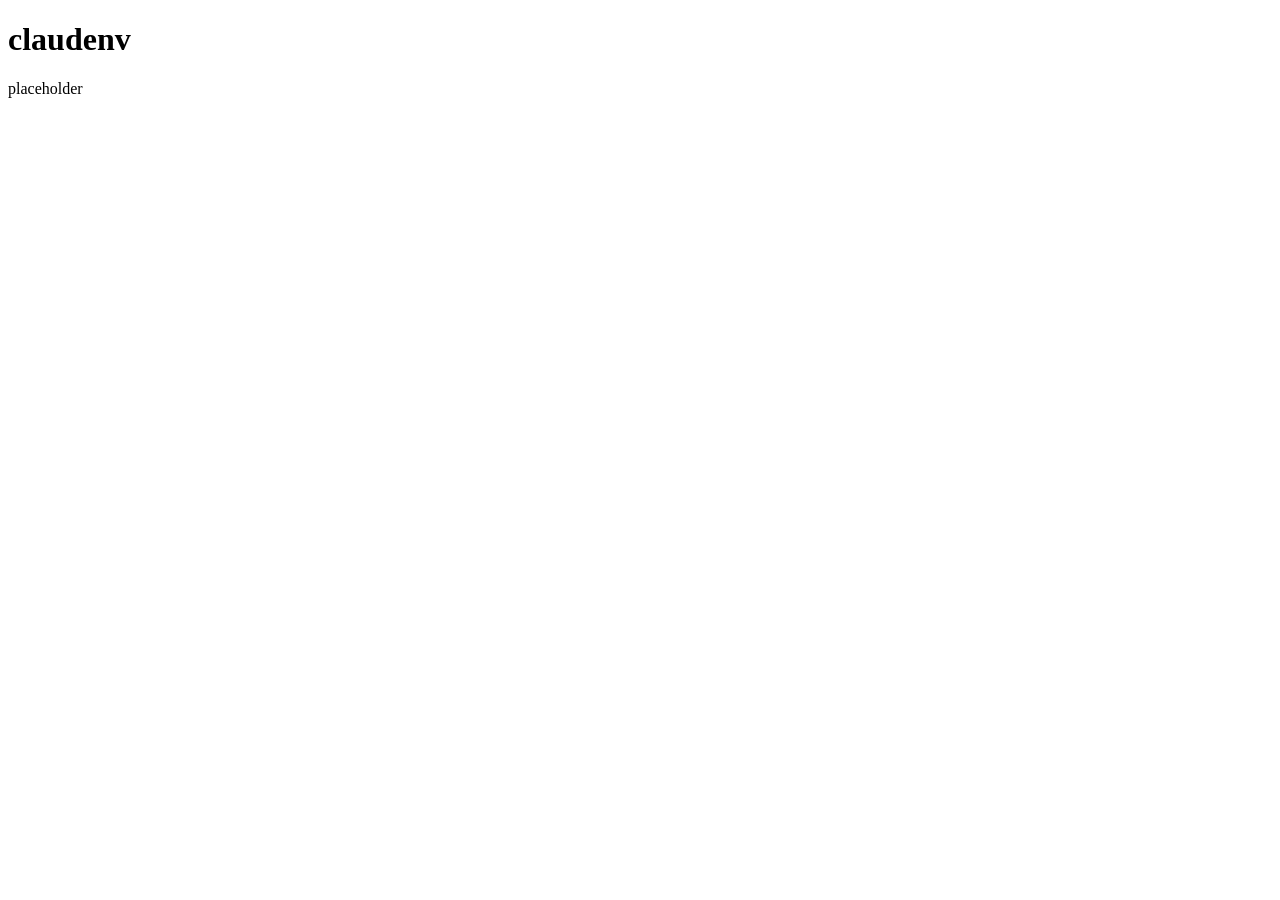
==== docs/index.html @ 0e05880c "Scaffold landing page in /docs" ====
<!doctype html>
<html lang="en">
<head>
  <meta charset="utf-8">
  <meta name="viewport" content="width=device-width, initial-scale=1">
  <title>claudenv — nvm-style account manager for Claude Code</title>
  <meta name="description" content="nvm-style account manager for Claude Code. Set a default, override per-project, optionally auto-switch on cd. Zero dependencies.">
  <link rel="stylesheet" href="style.css">
</head>
<body>
  <main>
    <h1>claudenv</h1>
    <p>placeholder</p>
  </main>
  <script src="app.js"></script>
</body>
</html>
---- docs/style.css ----
/* claudenv landing — styles */
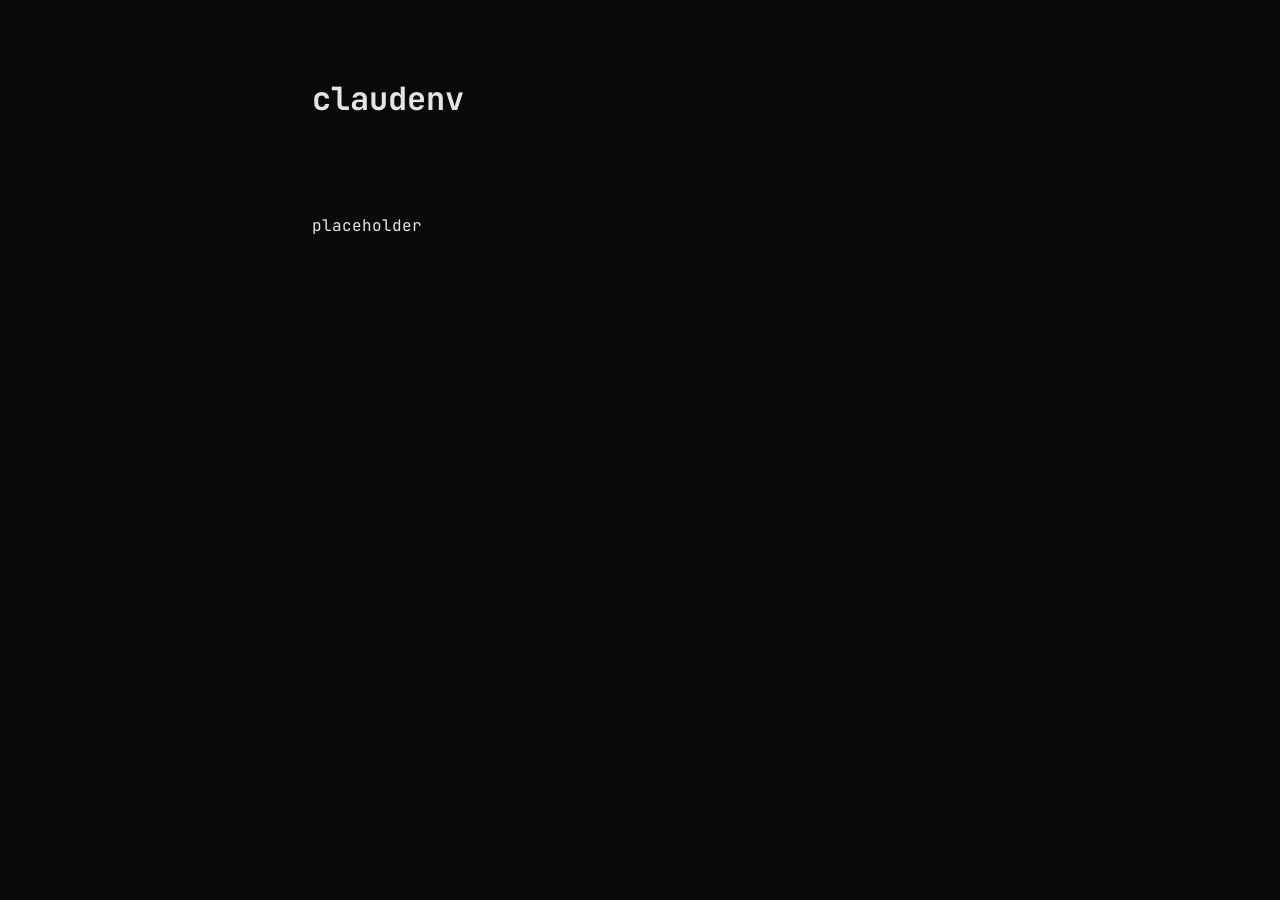
==== commit 292c61a6: "Add CSS foundation — tokens, fonts, base styles" ====
--- a/docs/index.html
+++ b/docs/index.html
@@ -5,6 +5,9 @@
   <meta name="viewport" content="width=device-width, initial-scale=1">
   <title>claudenv — nvm-style account manager for Claude Code</title>
   <meta name="description" content="nvm-style account manager for Claude Code. Set a default, override per-project, optionally auto-switch on cd. Zero dependencies.">
+  <link rel="preconnect" href="https://fonts.googleapis.com">
+  <link rel="preconnect" href="https://fonts.gstatic.com" crossorigin>
+  <link rel="stylesheet" href="https://fonts.googleapis.com/css2?family=JetBrains+Mono:wght@400;500;700&display=swap">
   <link rel="stylesheet" href="style.css">
 </head>
 <body>
--- a/docs/style.css
+++ b/docs/style.css
@@ -1 +1,69 @@
 /* claudenv landing — styles */
+
+:root {
+  --bg: #0a0a0a;
+  --bg-elev: #161616;
+  --fg: #e5e5e5;
+  --fg-dim: #8a8a8a;
+  --accent: #ff7a59;
+  --accent-dim: #a04733;
+  --success: #5fff7f;
+  --border: #262626;
+
+  --font: "JetBrains Mono", ui-monospace, SFMono-Regular, Menlo, Consolas, monospace;
+  --pad-x: clamp(1rem, 4vw, 2rem);
+  --section-gap: clamp(3rem, 8vw, 5rem);
+  --content-max: 720px;
+  --demo-max: 960px;
+}
+
+*, *::before, *::after {
+  box-sizing: border-box;
+}
+
+html, body {
+  margin: 0;
+  padding: 0;
+}
+
+body {
+  background: var(--bg);
+  color: var(--fg);
+  font-family: var(--font);
+  font-size: 16px;
+  line-height: 1.5;
+  -webkit-font-smoothing: antialiased;
+  -moz-osx-font-smoothing: grayscale;
+}
+
+main {
+  max-width: var(--content-max);
+  margin: 0 auto;
+  padding: var(--section-gap) var(--pad-x);
+  display: flex;
+  flex-direction: column;
+  gap: var(--section-gap);
+}
+
+h1, h2, h3 {
+  line-height: 1.2;
+  margin: 0;
+  font-weight: 700;
+}
+
+a {
+  color: var(--accent);
+  text-decoration: none;
+}
+a:hover { color: var(--accent-dim); }
+
+a:focus-visible,
+button:focus-visible {
+  outline: 2px solid var(--accent);
+  outline-offset: 3px;
+  border-radius: 2px;
+}
+
+code, pre {
+  font-family: var(--font);
+}
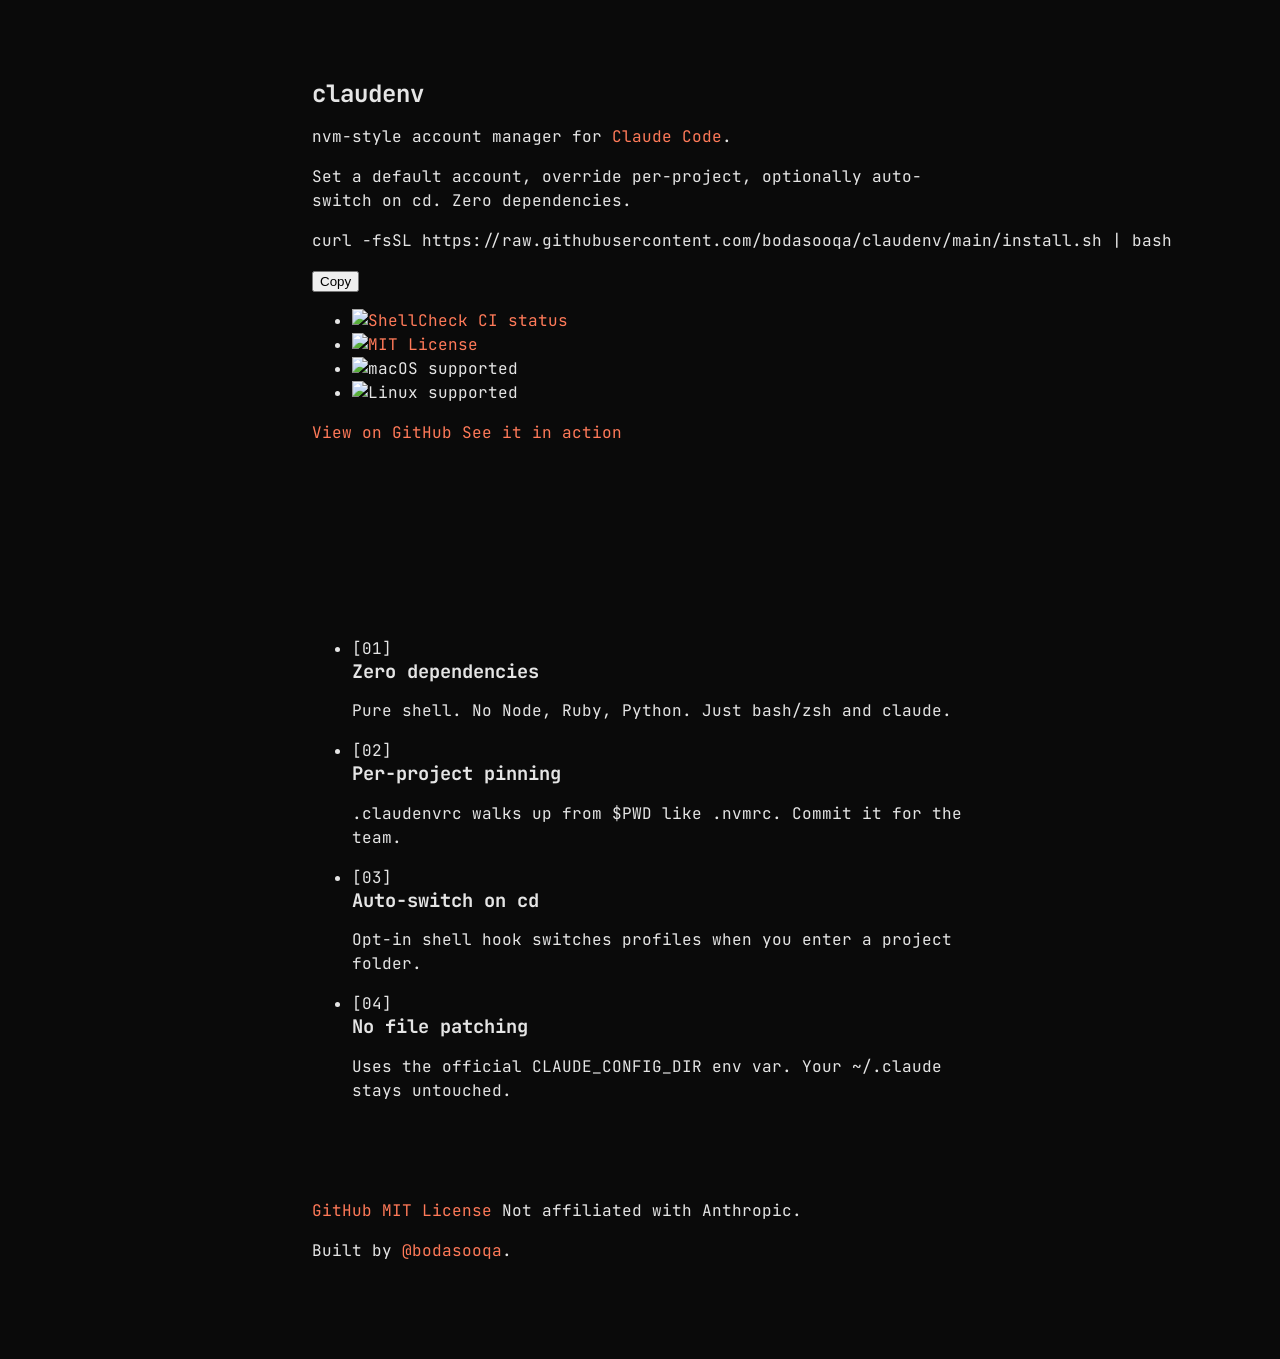
==== commit 9c880a9e: "Add full semantic HTML for landing sections" ====
--- a/docs/index.html
+++ b/docs/index.html
@@ -12,8 +12,74 @@
 </head>
 <body>
   <main>
-    <h1>claudenv</h1>
-    <p>placeholder</p>
+    <section class="hero">
+      <h1 class="wordmark">claudenv</h1>
+      <p class="tagline">nvm-style account manager for <a href="https://docs.claude.com/en/docs/claude-code">Claude Code</a>.</p>
+      <p class="subtagline">Set a default account, override per-project, optionally auto-switch on <code>cd</code>. Zero dependencies.</p>
+
+      <div class="install" data-install>
+        <pre><code id="install-cmd">curl -fsSL https://raw.githubusercontent.com/bodasooqa/claudenv/main/install.sh | bash</code></pre>
+        <button type="button" class="copy" data-copy="#install-cmd" aria-label="Copy install command">Copy</button>
+      </div>
+
+      <ul class="badges" aria-label="Project badges">
+        <li><a href="https://github.com/bodasooqa/claudenv/actions/workflows/shellcheck.yml"><img src="https://img.shields.io/github/actions/workflow/status/bodasooqa/claudenv/shellcheck.yml?branch=main&label=shellcheck&logo=githubactions&logoColor=white" alt="ShellCheck CI status"></a></li>
+        <li><a href="https://github.com/bodasooqa/claudenv/blob/main/LICENSE"><img src="https://img.shields.io/github/license/bodasooqa/claudenv" alt="MIT License"></a></li>
+        <li><img src="https://img.shields.io/badge/macOS-supported-000000?logo=apple&logoColor=white" alt="macOS supported"></li>
+        <li><img src="https://img.shields.io/badge/Linux-supported-FCC624?logo=linux&logoColor=black" alt="Linux supported"></li>
+      </ul>
+
+      <div class="ctas">
+        <a class="btn btn-primary" href="https://github.com/bodasooqa/claudenv">View on GitHub</a>
+        <a class="btn btn-secondary" href="#demo">See it in action</a>
+      </div>
+    </section>
+
+    <section class="demo-section" id="demo" aria-label="Animated terminal demo">
+      <div class="terminal" aria-hidden="true">
+        <div class="terminal-bar">
+          <span class="dot dot-r"></span>
+          <span class="dot dot-y"></span>
+          <span class="dot dot-g"></span>
+        </div>
+        <pre class="terminal-body" data-terminal></pre>
+      </div>
+    </section>
+
+    <section class="features">
+      <h2 class="sr-only">Why claudenv</h2>
+      <ul class="cards">
+        <li class="card">
+          <span class="card-num">[01]</span>
+          <h3>Zero dependencies</h3>
+          <p>Pure shell. No Node, Ruby, Python. Just <code>bash</code>/<code>zsh</code> and <code>claude</code>.</p>
+        </li>
+        <li class="card">
+          <span class="card-num">[02]</span>
+          <h3>Per-project pinning</h3>
+          <p><code>.claudenvrc</code> walks up from <code>$PWD</code> like <code>.nvmrc</code>. Commit it for the team.</p>
+        </li>
+        <li class="card">
+          <span class="card-num">[03]</span>
+          <h3>Auto-switch on <code>cd</code></h3>
+          <p>Opt-in shell hook switches profiles when you enter a project folder.</p>
+        </li>
+        <li class="card">
+          <span class="card-num">[04]</span>
+          <h3>No file patching</h3>
+          <p>Uses the official <code>CLAUDE_CONFIG_DIR</code> env var. Your <code>~/.claude</code> stays untouched.</p>
+        </li>
+      </ul>
+    </section>
+
+    <footer class="footer">
+      <div class="footer-row">
+        <a href="https://github.com/bodasooqa/claudenv">GitHub</a>
+        <a href="https://github.com/bodasooqa/claudenv/blob/main/LICENSE">MIT License</a>
+        <span class="dim">Not affiliated with Anthropic.</span>
+      </div>
+      <p class="footer-credit">Built by <a href="https://github.com/bodasooqa">@bodasooqa</a>.</p>
+    </footer>
   </main>
   <script src="app.js"></script>
 </body>
--- a/docs/style.css
+++ b/docs/style.css
@@ -67,3 +67,13 @@
 code, pre {
   font-family: var(--font);
 }
+
+.sr-only {
+  position: absolute;
+  width: 1px; height: 1px;
+  padding: 0; margin: -1px;
+  overflow: hidden;
+  clip: rect(0,0,0,0);
+  white-space: nowrap;
+  border: 0;
+}
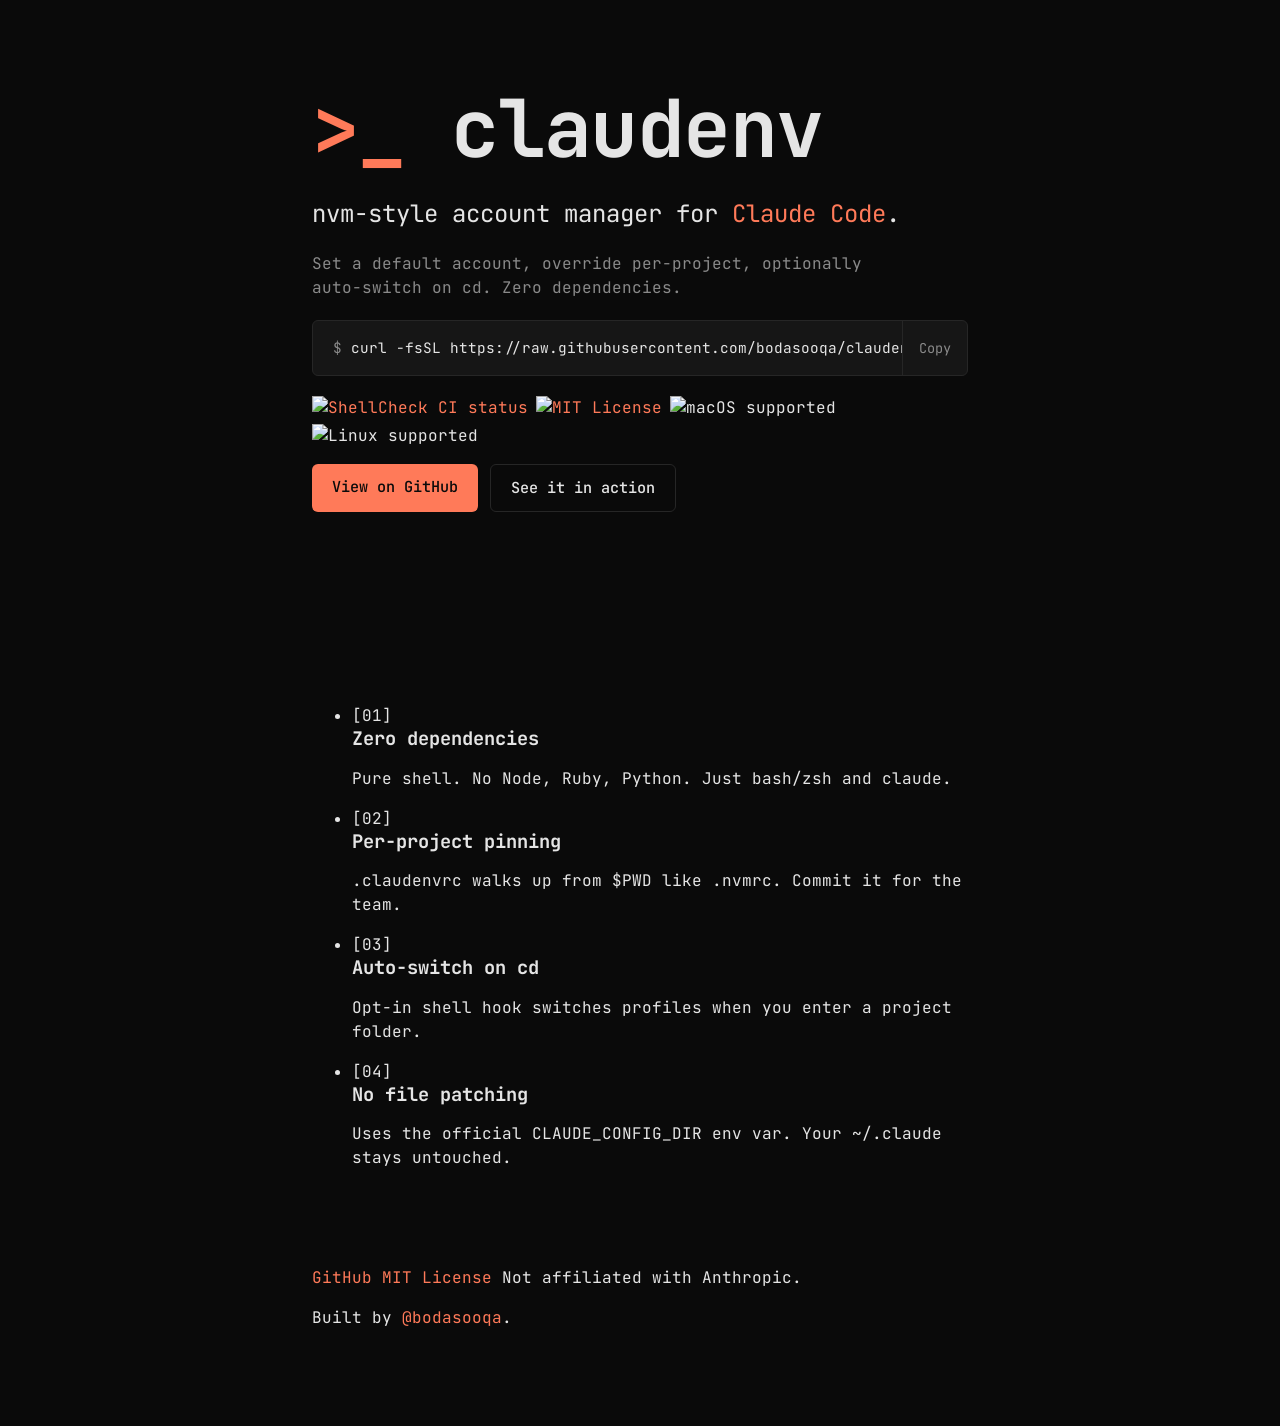
==== commit 45749072: "Fix copy button race condition and announce state to screen readers" ====
--- a/docs/index.html
+++ b/docs/index.html
@@ -19,7 +19,7 @@
 
       <div class="install" data-install>
         <pre><code id="install-cmd">curl -fsSL https://raw.githubusercontent.com/bodasooqa/claudenv/main/install.sh | bash</code></pre>
-        <button type="button" class="copy" data-copy="#install-cmd" aria-label="Copy install command">Copy</button>
+        <button type="button" class="copy" data-copy="#install-cmd" aria-label="Copy install command" aria-live="polite">Copy</button>
       </div>
 
       <ul class="badges" aria-label="Project badges">
@@ -36,6 +36,7 @@
     </section>
 
     <section class="demo-section" id="demo" aria-label="Animated terminal demo">
+      <h2 class="sr-only">Demo</h2>
       <div class="terminal" aria-hidden="true">
         <div class="terminal-bar">
           <span class="dot dot-r"></span>
--- a/docs/style.css
+++ b/docs/style.css
@@ -77,3 +77,122 @@
   white-space: nowrap;
   border: 0;
 }
+
+/* Hero */
+.hero {
+  display: flex;
+  flex-direction: column;
+  gap: 1.25rem;
+  align-items: flex-start;
+}
+
+.wordmark {
+  font-size: clamp(2.5rem, 8vw, 5rem);
+  font-weight: 700;
+  letter-spacing: -0.02em;
+}
+.wordmark::before {
+  content: ">_ ";
+  color: var(--accent);
+}
+
+.tagline {
+  font-size: clamp(1.1rem, 2.5vw, 1.5rem);
+  margin: 0;
+}
+.subtagline {
+  color: var(--fg-dim);
+  margin: 0;
+  max-width: 60ch;
+}
+
+.install {
+  position: relative;
+  width: 100%;
+  background: var(--bg-elev);
+  border: 1px solid var(--border);
+  border-radius: 6px;
+  padding: 0;
+  display: flex;
+  align-items: stretch;
+  overflow: hidden;
+}
+.install pre {
+  margin: 0;
+  padding: 1rem 1.25rem;
+  flex: 1;
+  overflow-x: auto;
+  font-size: 0.9rem;
+  white-space: pre;
+}
+.install pre code::before {
+  content: "$ ";
+  color: var(--fg-dim);
+}
+.copy {
+  background: transparent;
+  border: 0;
+  border-left: 1px solid var(--border);
+  color: var(--fg-dim);
+  padding: 0 1rem;
+  cursor: pointer;
+  font-family: var(--font);
+  font-size: 0.85rem;
+  transition: color 150ms ease, background 150ms ease;
+}
+.copy:hover {
+  color: var(--accent);
+  background: rgba(255, 122, 89, 0.08);
+}
+.copy[data-copied="true"] {
+  color: var(--success);
+}
+
+.badges {
+  list-style: none;
+  padding: 0;
+  margin: 0;
+  display: flex;
+  flex-wrap: wrap;
+  gap: 0.5rem;
+}
+.badges img { display: block; height: 20px; }
+
+.ctas {
+  display: flex;
+  flex-direction: column;
+  gap: 0.75rem;
+  width: 100%;
+}
+.btn {
+  display: inline-block;
+  padding: 0.75rem 1.25rem;
+  border-radius: 6px;
+  font-weight: 500;
+  font-size: 0.95rem;
+  text-align: center;
+  transition: background 150ms ease, color 150ms ease, border-color 150ms ease;
+}
+.btn-primary {
+  background: var(--accent);
+  color: var(--bg);
+}
+.btn-primary:hover {
+  background: var(--accent-dim);
+  color: var(--fg);
+}
+.btn-secondary {
+  border: 1px solid var(--border);
+  color: var(--fg);
+}
+.btn-secondary:hover {
+  border-color: var(--accent);
+  color: var(--accent);
+}
+
+@media (min-width: 640px) {
+  .ctas {
+    flex-direction: row;
+    width: auto;
+  }
+}
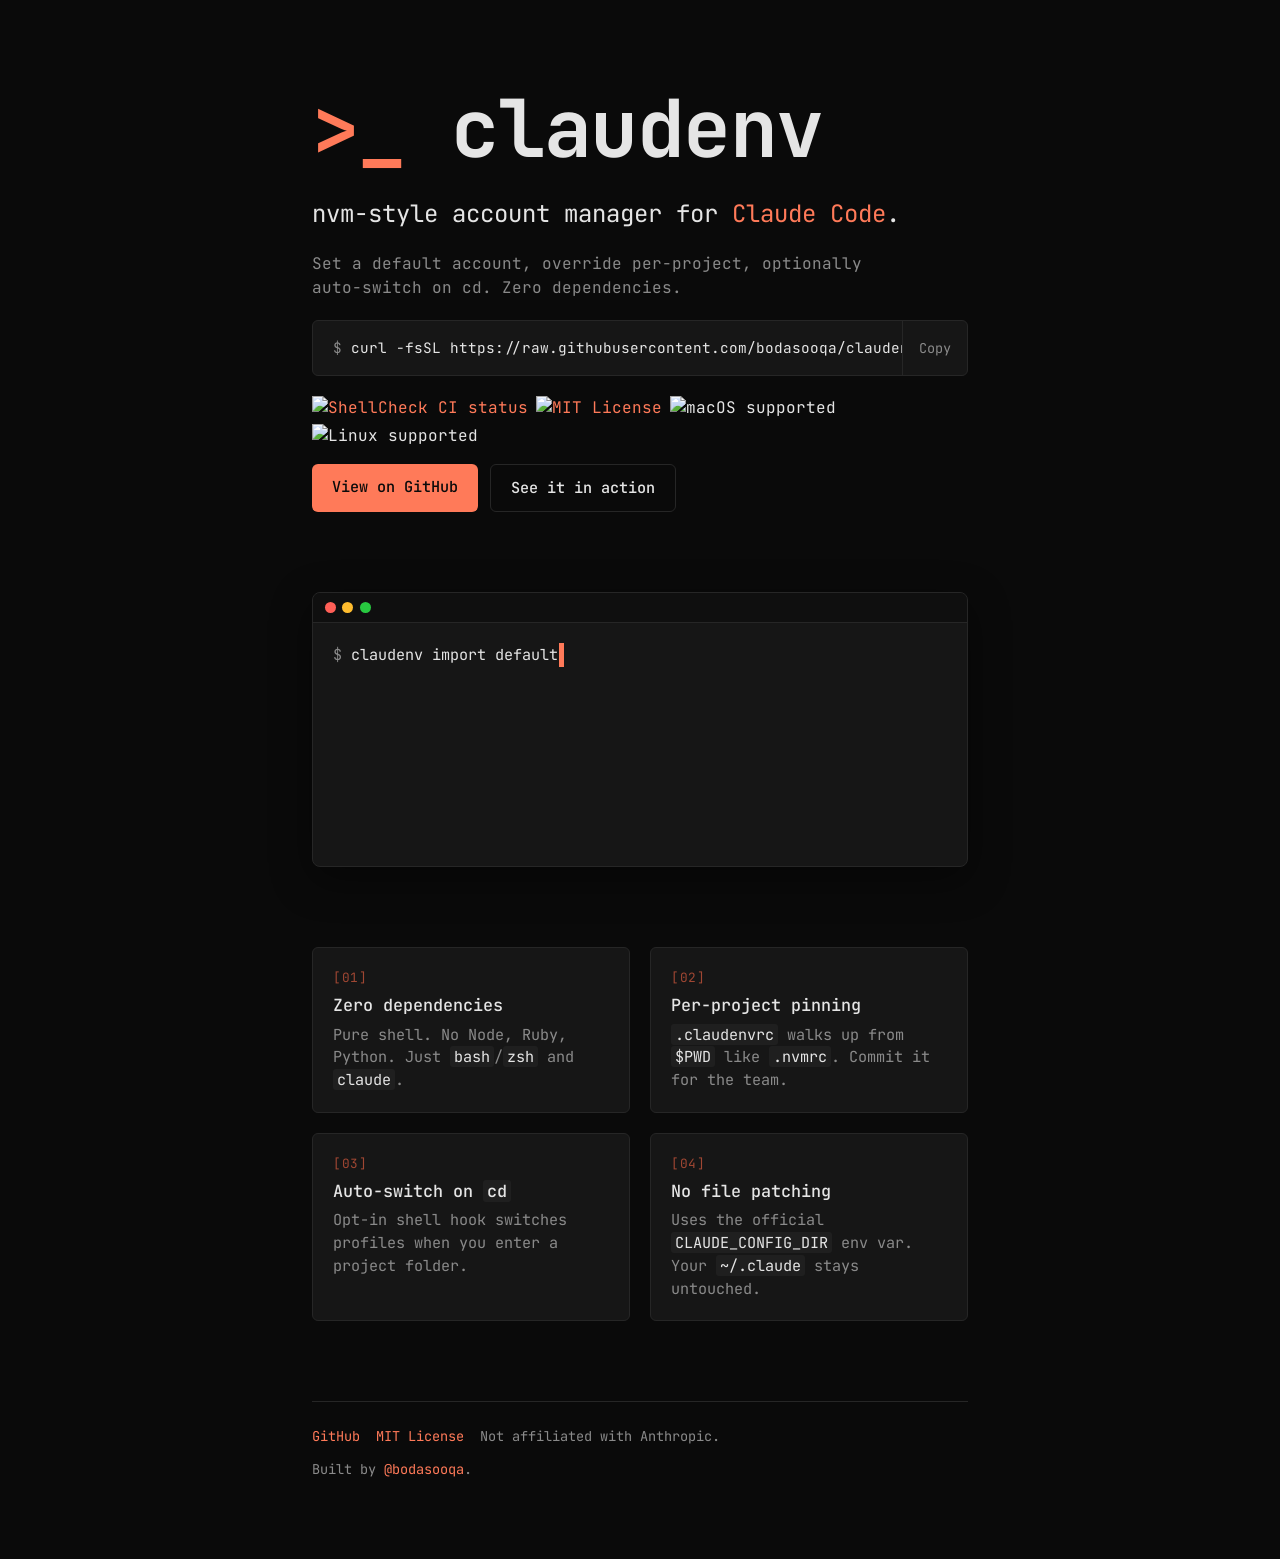
==== commit 602dd589: "Add footer styles, favicon, and OG meta tags" ====
--- a/docs/index.html
+++ b/docs/index.html
@@ -5,6 +5,12 @@
   <meta name="viewport" content="width=device-width, initial-scale=1">
   <title>claudenv — nvm-style account manager for Claude Code</title>
   <meta name="description" content="nvm-style account manager for Claude Code. Set a default, override per-project, optionally auto-switch on cd. Zero dependencies.">
+  <link rel="icon" type="image/svg+xml" href="favicon.svg">
+  <meta property="og:title" content="claudenv — nvm-style account manager for Claude Code">
+  <meta property="og:description" content="Set a default account, override per-project, optionally auto-switch on cd. Zero dependencies.">
+  <meta property="og:type" content="website">
+  <meta property="og:url" content="https://bodasooqa.github.io/claudenv/">
+  <meta name="twitter:card" content="summary">
   <link rel="preconnect" href="https://fonts.googleapis.com">
   <link rel="preconnect" href="https://fonts.gstatic.com" crossorigin>
   <link rel="stylesheet" href="https://fonts.googleapis.com/css2?family=JetBrains+Mono:wght@400;500;700&display=swap">
--- a/docs/style.css
+++ b/docs/style.css
@@ -196,3 +196,129 @@
     width: auto;
   }
 }
+
+/* Terminal demo */
+.demo-section {
+  width: 100%;
+  max-width: var(--demo-max);
+  margin: 0 auto;
+}
+.terminal {
+  background: var(--bg-elev);
+  border: 1px solid var(--border);
+  border-radius: 8px;
+  overflow: hidden;
+  box-shadow: 0 12px 40px rgba(0, 0, 0, 0.45);
+}
+.terminal-bar {
+  background: #0f0f0f;
+  border-bottom: 1px solid var(--border);
+  padding: 0.55rem 0.75rem;
+  display: flex;
+  gap: 0.4rem;
+  align-items: center;
+}
+.dot {
+  width: 11px; height: 11px;
+  border-radius: 50%;
+  display: inline-block;
+}
+.dot-r { background: #ff5f57; }
+.dot-y { background: #febc2e; }
+.dot-g { background: #28c840; }
+
+.terminal-body {
+  margin: 0;
+  padding: 1.25rem 1.25rem 1.5rem;
+  font-size: clamp(0.8rem, 1.6vw, 0.95rem);
+  line-height: 1.55;
+  min-height: 16em;
+  white-space: pre-wrap;
+  word-break: break-word;
+}
+.terminal-body .prompt { color: var(--fg-dim); }
+.terminal-body .input { color: var(--fg); }
+.terminal-body .output { color: var(--fg-dim); }
+.terminal-body .ok { color: var(--success); }
+.terminal-body .caret {
+  display: inline-block;
+  width: 0.55ch;
+  background: var(--accent);
+  color: var(--accent);
+  margin-left: 1px;
+  animation: blink 1s steps(2, start) infinite;
+}
+@keyframes blink {
+  to { visibility: hidden; }
+}
+@media (prefers-reduced-motion: reduce) {
+  .terminal-body .caret { animation: none; }
+}
+
+/* Feature cards */
+.features { width: 100%; }
+.cards {
+  list-style: none;
+  padding: 0;
+  margin: 0;
+  display: grid;
+  grid-template-columns: 1fr;
+  gap: 1rem;
+}
+.card {
+  background: var(--bg-elev);
+  border: 1px solid var(--border);
+  border-radius: 6px;
+  padding: 1.25rem;
+  display: flex;
+  flex-direction: column;
+  gap: 0.5rem;
+}
+.card-num {
+  color: var(--accent-dim);
+  font-size: 0.8rem;
+  letter-spacing: 0.05em;
+}
+.card h3 {
+  font-size: 1.05rem;
+  font-weight: 500;
+}
+.card p {
+  margin: 0;
+  color: var(--fg-dim);
+  font-size: 0.95rem;
+}
+.card code {
+  color: var(--fg);
+  background: rgba(255, 255, 255, 0.04);
+  padding: 0 0.25rem;
+  border-radius: 3px;
+}
+
+@media (min-width: 640px) {
+  .cards {
+    grid-template-columns: 1fr 1fr;
+    gap: 1.25rem;
+  }
+}
+
+/* Footer */
+.footer {
+  border-top: 1px solid var(--border);
+  padding-top: 1.5rem;
+  display: flex;
+  flex-direction: column;
+  gap: 0.75rem;
+  font-size: 0.85rem;
+}
+.footer-row {
+  display: flex;
+  flex-wrap: wrap;
+  gap: 1rem;
+  align-items: center;
+}
+.footer .dim { color: var(--fg-dim); }
+.footer-credit {
+  margin: 0;
+  color: var(--fg-dim);
+}
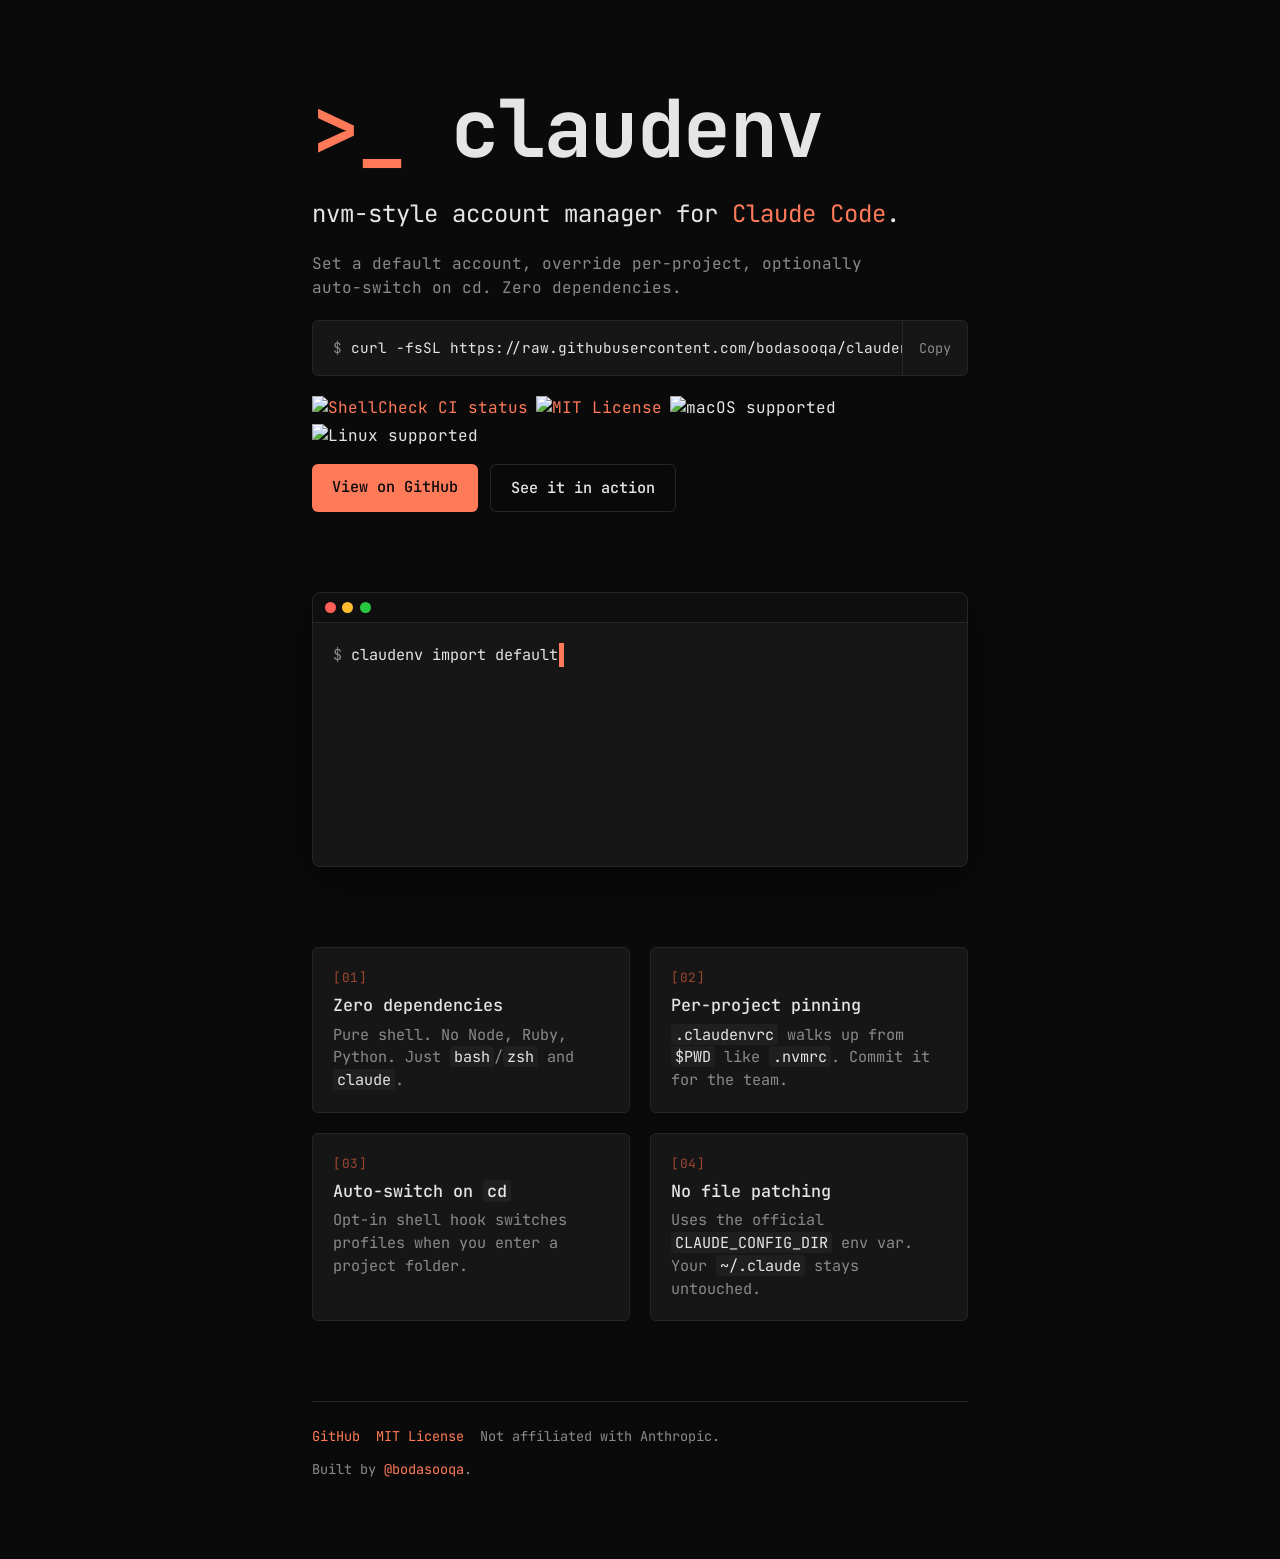
==== commit a24ecc8d: "Add Open Graph image for landing page Render a 1200x630 og-image.png from og-image.html in the site'" ====
--- a/docs/index.html
+++ b/docs/index.html
@@ -10,7 +10,12 @@
   <meta property="og:description" content="Set a default account, override per-project, optionally auto-switch on cd. Zero dependencies.">
   <meta property="og:type" content="website">
   <meta property="og:url" content="https://bodasooqa.github.io/claudenv/">
-  <meta name="twitter:card" content="summary">
+  <meta property="og:image" content="https://bodasooqa.github.io/claudenv/og-image.png">
+  <meta property="og:image:width" content="1200">
+  <meta property="og:image:height" content="630">
+  <meta property="og:image:alt" content="claudenv — nvm-style account manager for Claude Code">
+  <meta name="twitter:card" content="summary_large_image">
+  <meta name="twitter:image" content="https://bodasooqa.github.io/claudenv/og-image.png">
   <link rel="preconnect" href="https://fonts.googleapis.com">
   <link rel="preconnect" href="https://fonts.gstatic.com" crossorigin>
   <link rel="stylesheet" href="https://fonts.googleapis.com/css2?family=JetBrains+Mono:wght@400;500;700&display=swap">
--- a/docs/style.css
+++ b/docs/style.css
@@ -322,3 +322,17 @@
   margin: 0;
   color: var(--fg-dim);
 }
+
+/* Intro animation */
+@media (prefers-reduced-motion: no-preference) {
+  .hero {
+    animation: fade-up 400ms ease-out both;
+  }
+  @keyframes fade-up {
+    from { opacity: 0; transform: translateY(8px); }
+    to { opacity: 1; transform: none; }
+  }
+}
+
+/* Scroll target offset (anchor link from CTA to demo) */
+.demo-section { scroll-margin-top: 1rem; }
